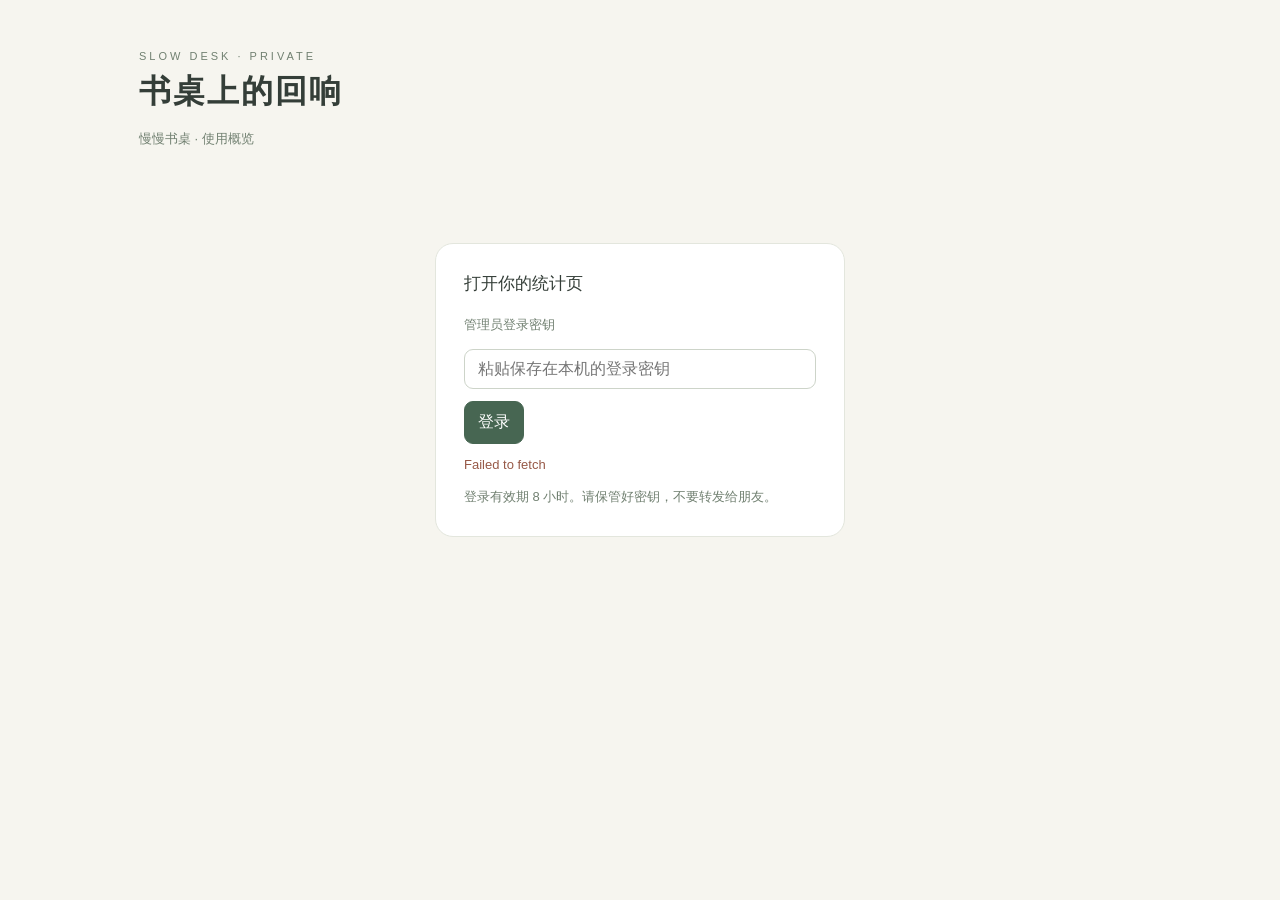
==== stats.html @ 9e1f9170 "Add private Supabase analytics with anonymous event collection" ====
<!doctype html><html lang="zh-CN"><meta charset="utf-8"><meta name="viewport" content="width=device-width,initial-scale=1"><meta http-equiv="Content-Security-Policy" content="default-src 'none'; style-src 'self'; script-src 'self'; connect-src https://nrapatuhzaxgaqnkqclk.supabase.co; base-uri 'none'; form-action 'self'"><meta name="referrer" content="no-referrer"><meta name="robots" content="noindex,nofollow"><title>慢慢书桌 · 使用概览</title>
<link rel="stylesheet" href="stats.css"><main><header><div><div class="eyebrow">SLOW DESK · PRIVATE</div><h1>书桌上的回响</h1><p class="note">慢慢书桌 · 使用概览</p></div><button id="logout" hidden>退出登录</button></header>
<form id="login"><h2>打开你的统计页</h2><label for="key" class="note">管理员登录密钥</label><input id="key" type="password" autocomplete="current-password" required maxlength="256" placeholder="粘贴保存在本机的登录密钥"><button class="primary" id="enter">登录</button><p id="login-status" role="status"></p><small>登录有效期 8 小时。请保管好密钥，不要转发给朋友。</small></form>
<section id="dashboard" hidden><div class="controls"><select id="days" aria-label="统计日期范围"><option value="7">最近 7 天</option><option value="30">最近 30 天</option></select><label class="note"><input id="test" type="checkbox"> 只看测试数据</label><button id="refresh">刷新</button><span id="mode" class="badge">真实数据</span></div><p id="status" role="status"></p>
<div class="cards"><div class="card"><small>打开次数</small><div class="value" id="opens">—</div></div><div class="card"><small>匿名访客数</small><div class="value" id="visitors">—</div></div><div class="card"><small>开始播放</small><div class="value" id="plays">—</div></div><div class="card"><small>听满 30 秒</small><div class="value" id="listens">—</div></div></div>
<div class="panel"><h2>每日使用</h2><table><thead><tr><th>日期</th><th>打开</th><th>访客</th><th>播放</th><th>满 30 秒</th></tr></thead><tbody id="daily"></tbody></table></div>
<div class="grid"><div class="panel"><h2>大家在听什么</h2><table><thead><tr><th>歌曲</th><th>播放</th><th>满 30 秒</th></tr></thead><tbody id="tracks"></tbody></table></div><div class="panel"><h2>从哪里来</h2><table><thead><tr><th>来源</th><th>打开</th></tr></thead><tbody id="sources"></tbody></table></div></div>
<div class="panel"><h2>最近记录</h2><table><thead><tr><th>时间（北京时间）</th><th>行为</th><th>歌曲</th><th>匿名编号</th></tr></thead><tbody id="recent"></tbody></table></div>
<p class="note">匿名访客按浏览器编号去重，不代表真实人数；不能识别具体朋友。播放排行受默认歌曲影响。只记录音乐播放，暂不统计自然声、总收听时长或实时在线。来源取决于分享链接标记，普通微信打开也可能显示为直接访问。记录保留 62 天，每日最多 1,000 条；网络失败、主动关闭统计或超出限额可能漏记。</p></section></main>
<script src="stats.js"></script></html>
---- stats.css ----
:root{color-scheme:light;font-family:-apple-system,BlinkMacSystemFont,"PingFang SC",sans-serif;color:#343e38;background:#f6f5ef}*{box-sizing:border-box}body{margin:0}main{max-width:1050px;margin:50px auto;padding:0 24px 60px}header{display:flex;justify-content:space-between;align-items:center;gap:20px}h1{font-family:Georgia,"Songti SC",serif;font-size:32px;letter-spacing:2px;margin:8px 0}h2{font-size:17px;margin:0 0 18px;font-weight:550}.eyebrow{font-size:11px;letter-spacing:3px;color:#718071}.note,small{color:#718071;font-size:13px;line-height:1.8}button,select,input{font:inherit;border:1px solid #cdd4c9;border-radius:9px;padding:10px 13px;background:#fff;color:inherit}button{cursor:pointer}button.primary{background:#476652;color:white;border-color:#476652}input{width:100%;margin:12px 0}button:disabled{opacity:.6;cursor:wait}#login{max-width:410px;margin:80px auto;padding:28px;background:#fff;border:1px solid #e3e6dd;border-radius:18px}.controls{display:flex;gap:12px;align-items:center;flex-wrap:wrap;margin:30px 0 20px}.controls input{width:auto;margin:0}.cards{display:grid;grid-template-columns:repeat(4,1fr);gap:14px}.card,.panel{background:#fff;border:1px solid #e1e5dc;border-radius:14px;padding:22px}.value{font-size:34px;margin-top:12px;font-variant-numeric:tabular-nums}.grid{display:grid;grid-template-columns:1.4fr 1fr;gap:18px;margin-top:18px}.panel{margin-top:18px;overflow:auto}.grid .panel{margin-top:0}table{width:100%;border-collapse:collapse;font-size:13px;white-space:nowrap;text-align:left}th{font-weight:500;color:#758174}td,th{padding:12px 10px;border-bottom:1px solid #eff1eb}td:first-child,th:first-child{padding-left:0}.bar{display:inline-block;height:7px;border-radius:4px;background:#a9b7a2;margin-left:10px;vertical-align:middle;max-width:120px}#status{min-height:24px;font-size:13px;color:#806047}#login-status{color:#975947;font-size:13px}.badge{display:inline-block;border-radius:6px;background:#ede8d5;color:#795f36;padding:4px 8px}#logout{font-size:13px;background:transparent}[hidden]{display:none!important}@media(max-width:640px){main{margin-top:28px;padding:0 18px 40px}h1{font-size:27px}.cards{grid-template-columns:repeat(2,1fr)}.grid{grid-template-columns:1fr}.card,.panel{padding:17px}.value{font-size:29px}#login{margin-top:40px}.controls{gap:10px}}
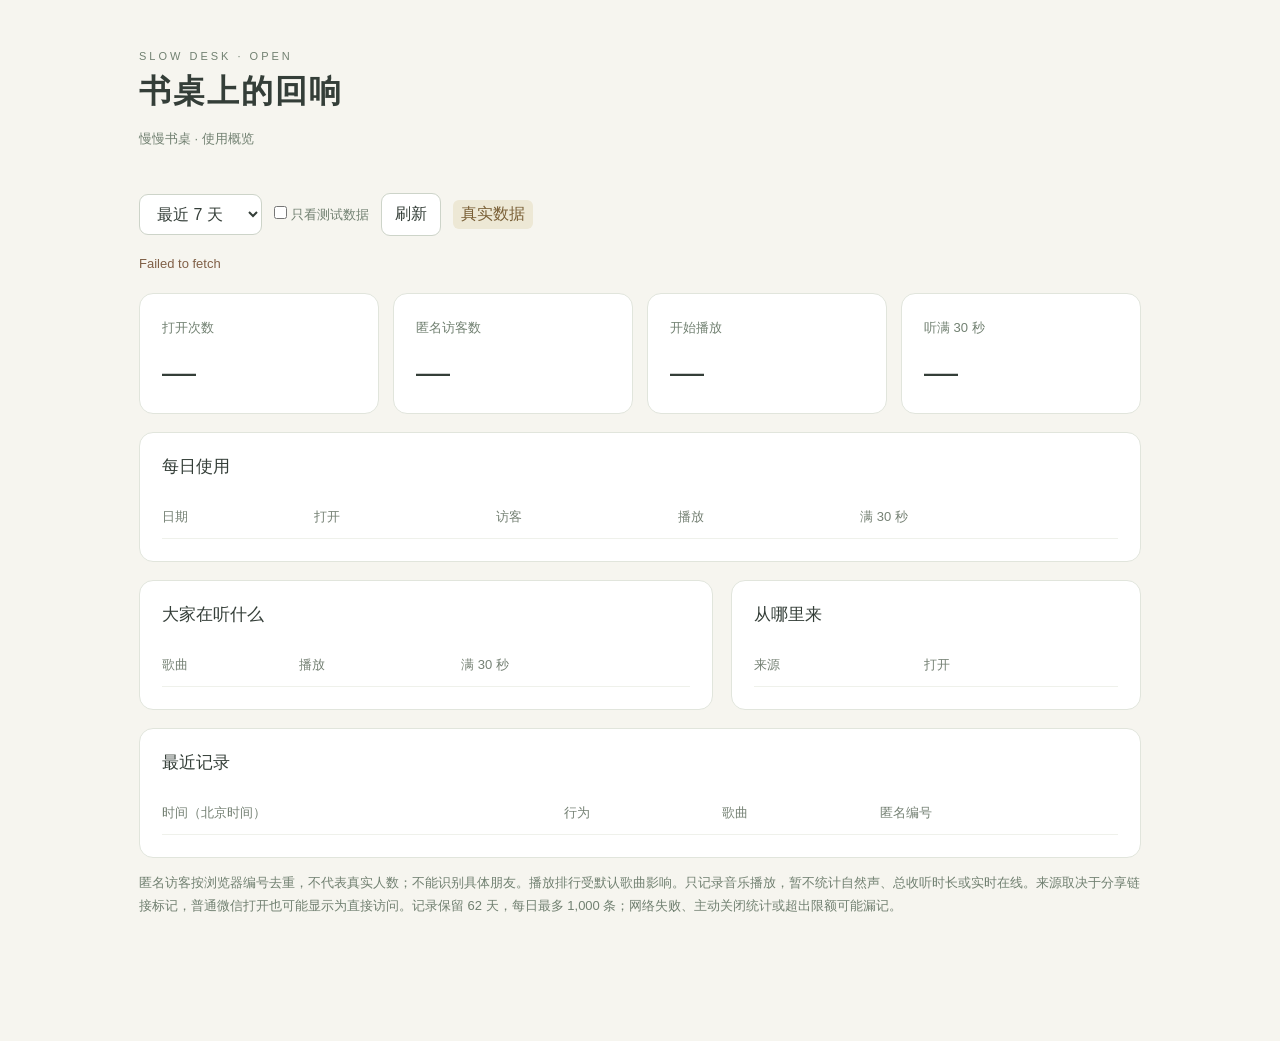
==== commit 08f88186: "Open Slow Desk statistics without login" ====
--- a/stats.html
+++ b/stats.html
@@ -1,10 +1,9 @@
 <!doctype html><html lang="zh-CN"><meta charset="utf-8"><meta name="viewport" content="width=device-width,initial-scale=1"><meta http-equiv="Content-Security-Policy" content="default-src 'none'; style-src 'self'; script-src 'self'; connect-src https://nrapatuhzaxgaqnkqclk.supabase.co; base-uri 'none'; form-action 'self'"><meta name="referrer" content="no-referrer"><meta name="robots" content="noindex,nofollow"><title>慢慢书桌 · 使用概览</title>
-<link rel="stylesheet" href="stats.css"><main><header><div><div class="eyebrow">SLOW DESK · PRIVATE</div><h1>书桌上的回响</h1><p class="note">慢慢书桌 · 使用概览</p></div><button id="logout" hidden>退出登录</button></header>
-<form id="login"><h2>打开你的统计页</h2><label for="key" class="note">管理员登录密钥</label><input id="key" type="password" autocomplete="current-password" required maxlength="256" placeholder="粘贴保存在本机的登录密钥"><button class="primary" id="enter">登录</button><p id="login-status" role="status"></p><small>登录有效期 8 小时。请保管好密钥，不要转发给朋友。</small></form>
-<section id="dashboard" hidden><div class="controls"><select id="days" aria-label="统计日期范围"><option value="7">最近 7 天</option><option value="30">最近 30 天</option></select><label class="note"><input id="test" type="checkbox"> 只看测试数据</label><button id="refresh">刷新</button><span id="mode" class="badge">真实数据</span></div><p id="status" role="status"></p>
+<link rel="stylesheet" href="stats.css"><main><header><div><div class="eyebrow">SLOW DESK · OPEN</div><h1>书桌上的回响</h1><p class="note">慢慢书桌 · 使用概览</p></div></header>
+<section id="dashboard"><div class="controls"><select id="days" aria-label="统计日期范围"><option value="7">最近 7 天</option><option value="30">最近 30 天</option></select><label class="note"><input id="test" type="checkbox"> 只看测试数据</label><button id="refresh">刷新</button><span id="mode" class="badge">真实数据</span></div><p id="status" role="status"></p>
 <div class="cards"><div class="card"><small>打开次数</small><div class="value" id="opens">—</div></div><div class="card"><small>匿名访客数</small><div class="value" id="visitors">—</div></div><div class="card"><small>开始播放</small><div class="value" id="plays">—</div></div><div class="card"><small>听满 30 秒</small><div class="value" id="listens">—</div></div></div>
 <div class="panel"><h2>每日使用</h2><table><thead><tr><th>日期</th><th>打开</th><th>访客</th><th>播放</th><th>满 30 秒</th></tr></thead><tbody id="daily"></tbody></table></div>
 <div class="grid"><div class="panel"><h2>大家在听什么</h2><table><thead><tr><th>歌曲</th><th>播放</th><th>满 30 秒</th></tr></thead><tbody id="tracks"></tbody></table></div><div class="panel"><h2>从哪里来</h2><table><thead><tr><th>来源</th><th>打开</th></tr></thead><tbody id="sources"></tbody></table></div></div>
 <div class="panel"><h2>最近记录</h2><table><thead><tr><th>时间（北京时间）</th><th>行为</th><th>歌曲</th><th>匿名编号</th></tr></thead><tbody id="recent"></tbody></table></div>
 <p class="note">匿名访客按浏览器编号去重，不代表真实人数；不能识别具体朋友。播放排行受默认歌曲影响。只记录音乐播放，暂不统计自然声、总收听时长或实时在线。来源取决于分享链接标记，普通微信打开也可能显示为直接访问。记录保留 62 天，每日最多 1,000 条；网络失败、主动关闭统计或超出限额可能漏记。</p></section></main>
-<script src="stats.js"></script></html>+<script src="stats.js?v=20260923-public"></script></html>
